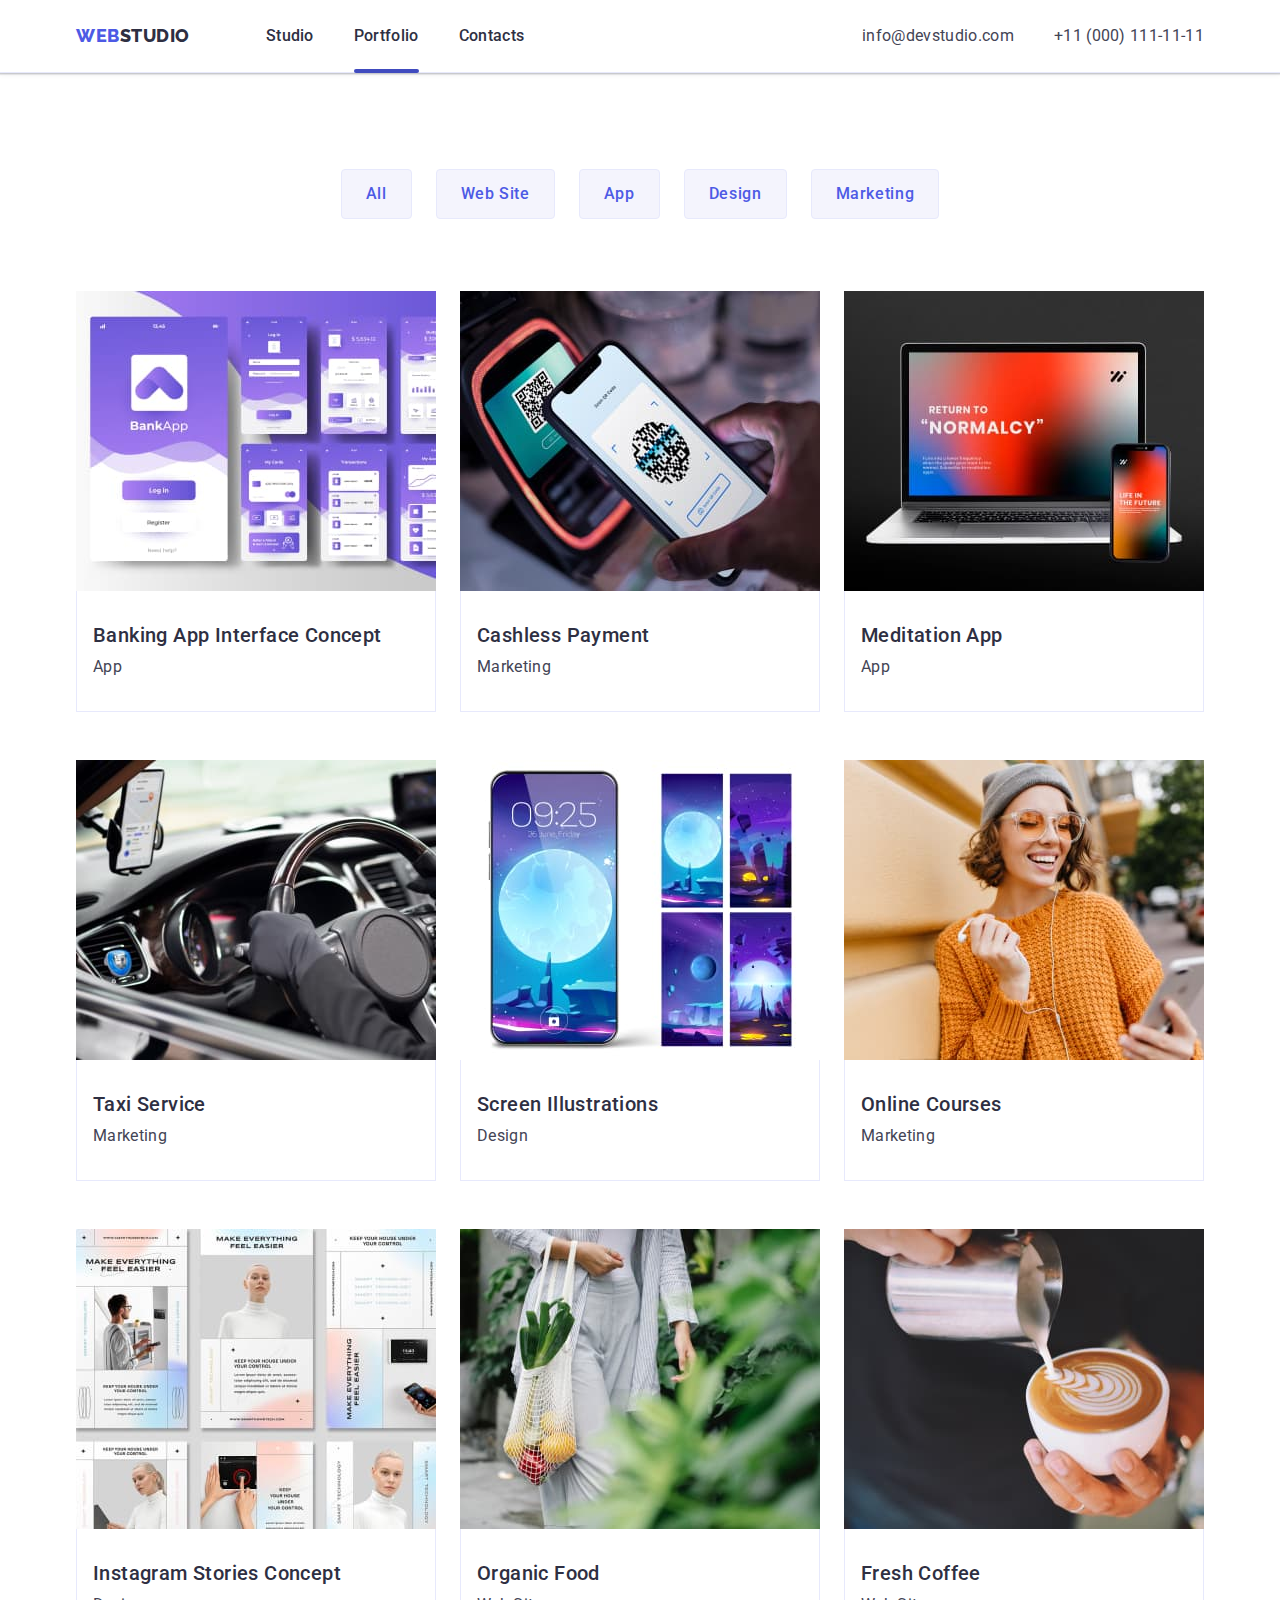
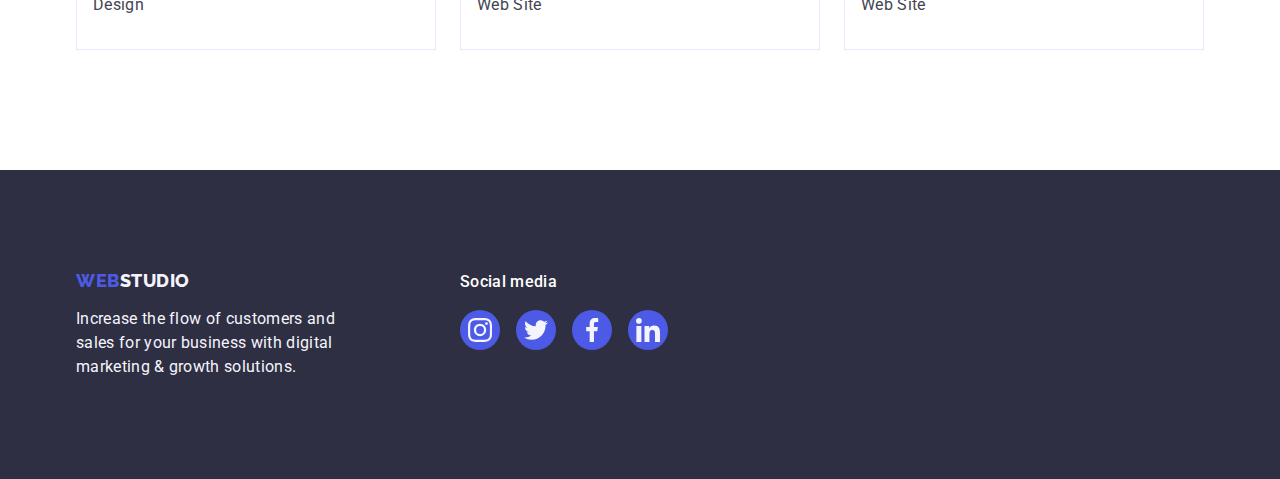
==== portfolio.html @ 00e78768 "Initial commit" ====
<!DOCTYPE html>
<html lang="en">
  <head>
    <meta charset="UTF-8" />
    <meta http-equiv="X-UA-Compatible" content="IE=edge" />
    <meta name="viewport" content="width=device-width, initial-scale=1.0" />

    <!-- Normalize -->
    <link
      href="https://cdn.jsdelivr.net/npm/modern-normalize@1.1.0/modern-normalize.min.css"
      rel="stylesheet"
    />
    <link rel="stylesheet" href="./css/styles.css" />

    <!-- Fonts -->
    <link rel="preconnect" href="https://fonts.googleapis.com" />
    <link rel="preconnect" href="https://fonts.gstatic.com" crossorigin />
    <link
      href="https://fonts.googleapis.com/css2?family=Raleway:wght@800&family=Roboto:wght@400;500;700;900&display=swap"
      rel="stylesheet"
    />

    <title>Portfolio</title>
  </head>
  <body>
    
    <!-- Header -->
    <header class="header">
      <div class="header-container container">
        <nav class="nav-container">
          <a class="logo link" href="./index.html">
            Web<span class="web">Studio</span>
          </a>
          <ul class="list nav-list">
            <li>
              <a class="header-nav-link link" href="./index.html"
                >Studio</a
              >
            </li>
            <li>
              <a class="header-nav-link link current-page" href="./portfolio.html"
                >Portfolio</a
              >
            </li>
            <li><a class="header-nav-link link" href="">Contacts</a></li>
          </ul>
        </nav>
        <address class="address">
          <ul class="list list-contacts">
            <li>
              <a class="contact link" href="info@devstudio.com"
                >info@devstudio.com</a
              >
            </li>
            <li>
              <a class="contact link" href="tel:+110001111111"
                >+11 (000) 111-11-11</a
              >
            </li>
          </ul>
        </address>
      </div>
    </header>

    <!-- Main -->
    <main>
      <section class="portfolio-section">
        <div class="container">
          <h1 class="hide-gallery">Gallery</h1>
          <ul class="list filters-list">
            <li><button class="button-portfolio" type="button">All</button></li>
            <li>
              <button class="button-portfolio" type="button">Web Site</button>
            </li>
            <li><button class="button-portfolio" type="button">App</button></li>
            <li>
              <button class="button-portfolio" type="button">Design</button>
            </li>
            <li>
              <button class="button-portfolio" type="button">Marketing</button>
            </li>
          </ul>

          <!-- Portfolio elements -->
          <ul class="portfolio-list list">
            <li class="portfolio-card">
              <a class="link portfolio-link" href="">
                <div class="portfolio-img-wrapper">
                  <img
                  src="./images/portfoliopic/bankapp.jpg"
                  width="360"
                  height="300"
                  alt="i1"
                />
                 <p class="portfolio-overlay-text">
                    14 Stylish and User-Friendly App Design Concepts · Task Manager App · Calorie
                    Tracker App · Exotic Fruit Ecommerce App · Cloud Storage App
                  </p>
                </div>
                <div class="portfolio-desc">
                  <h2 class="gallery-header">Banking App Interface Concept</h2>
                  <p class="gallery-paragraph">App</p>
                </div>
              </a>
            </li>
            <li class="portfolio-card">
              <a class="link portfolio-link" href="">
                <div class="portfolio-img-wrapper">
                  <img
                  src="./images/portfoliopic/cashless.jpg"
                  width="360"
                  height="300"
                  alt="i2"
                />
                <p class="portfolio-overlay-text">
                    14 Stylish and User-Friendly App Design Concepts · Task Manager App · Calorie
                    Tracker App · Exotic Fruit Ecommerce App · Cloud Storage App
                  </p>
                </div>
                <div class="portfolio-desc">
                  <h2 class="gallery-header">Cashless Payment</h2>
                  <p class="gallery-paragraph">Marketing</p>
                </div>
              </a>
            </li>
            <li class="portfolio-card">
              <a class="link portfolio-link" href="">
                <div class="portfolio-img-wrapper">
                  <img
                  src="./images/portfoliopic/maditation.jpg"
                  width="360"
                  height="300"
                  alt="i3"
                />
                <p class="portfolio-overlay-text">
                    14 Stylish and User-Friendly App Design Concepts · Task Manager App · Calorie
                    Tracker App · Exotic Fruit Ecommerce App · Cloud Storage App
                  </p>
                </div>
                <div class="portfolio-desc">
                  <h2 class="gallery-header">Meditation App</h2>
                  <p class="gallery-paragraph">App</p>
                </div>
              </a>
            </li>
            <li class="portfolio-card">
              <a class="link portfolio-link" href="">
                <div class="portfolio-img-wrapper">
                  <img
                  src="./images/portfoliopic/taxi.jpg"
                  width="360"
                  height="300"
                  alt="i4"
                />
                <p class="portfolio-overlay-text">
                    14 Stylish and User-Friendly App Design Concepts · Task Manager App · Calorie
                    Tracker App · Exotic Fruit Ecommerce App · Cloud Storage App
                  </p>
                </div>
                <div class="portfolio-desc">
                  <h2 class="gallery-header">Taxi Service</h2>
                  <p class="gallery-paragraph">Marketing</p>
                </div>
              </a>
            </li>
            <li class="portfolio-card">
              <a class="link portfolio-link" href="">
                <div class="portfolio-img-wrapper">
                  <img
                  src="./images/portfoliopic/Screen.jpg"
                  width="360"
                  height="300"
                  alt="i5"
                />
                <p class="portfolio-overlay-text">
                    14 Stylish and User-Friendly App Design Concepts · Task Manager App · Calorie
                    Tracker App · Exotic Fruit Ecommerce App · Cloud Storage App
                  </p>
                </div>
                <div class="portfolio-desc">
                  <h2 class="gallery-header">Screen Illustrations</h2>
                  <p class="gallery-paragraph">Design</p>
                </div>
              </a>
            </li>
            <li class="portfolio-card">
              <a class="link portfolio-link" href="">
                <div class="portfolio-img-wrapper">
                  <img
                  src="./images/portfoliopic/onlinecourses.jpg"
                  width="360"
                  height="300"
                  alt="i6"
                />
                <p class="portfolio-overlay-text">
                    14 Stylish and User-Friendly App Design Concepts · Task Manager App · Calorie
                    Tracker App · Exotic Fruit Ecommerce App · Cloud Storage App
                  </p>
                </div>
                <div class="portfolio-desc">
                  <h2 class="gallery-header">Online Courses</h2>
                  <p class="gallery-paragraph">Marketing</p>
                </div>
              </a>
            </li>
            <li class="portfolio-card">
              <a class="link portfolio-link" href="">
                <div class="portfolio-img-wrapper">
                  <img
                  src="./images/portfoliopic/instagram.jpg"
                  width="360"
                  height="300"
                  alt="i7"
                />
                <p class="portfolio-overlay-text">
                    14 Stylish and User-Friendly App Design Concepts · Task Manager App · Calorie
                    Tracker App · Exotic Fruit Ecommerce App · Cloud Storage App
                  </p>
                </div>
                <div class="portfolio-desc">
                  <h2 class="gallery-header">Instagram Stories Concept</h2>
                  <p class="gallery-paragraph">Design</p>
                </div>
              </a>
            </li>
            <li class="portfolio-card">
              <a class="link portfolio-link" href="">
                <div class="portfolio-img-wrapper">
                  <img
                  src="./images/portfoliopic/organic.jpg"
                  width="360"
                  height="300"
                  alt="i8"
                />
                <p class="portfolio-overlay-text">
                    14 Stylish and User-Friendly App Design Concepts · Task Manager App · Calorie
                    Tracker App · Exotic Fruit Ecommerce App · Cloud Storage App
                  </p>
                </div>
                <div class="portfolio-desc">
                  <h2 class="gallery-header">Organic Food</h2>
                  <p class="gallery-paragraph">Web Site</p>
                </div>
              </a>
            </li>
            <li class="portfolio-card">
              <a class="link portfolio-link" href="">
                <div class="portfolio-img-wrapper">
                   <img
                  src="./images/portfoliopic/freshcoffee.jpg"
                  width="360"
                  height="300"
                  alt="i9"
                />
                <p class="portfolio-overlay-text">
                    14 Stylish and User-Friendly App Design Concepts · Task Manager App · Calorie
                    Tracker App · Exotic Fruit Ecommerce App · Cloud Storage App
                  </p>
                </div>
                <div class="portfolio-desc">
                  <h2 class="gallery-header">Fresh Coffee</h2>
                  <p class="gallery-paragraph">Web Site</p>
                </div>
              </a>
            </li>
          </ul>
        </div>
      </section>
    </main>

     <!-- Footer -->
    <footer class="footer">
      <div class="container foo-container">
        <div class="footer-container">
          <a class="link logo footer-link" href="./index.html">
            Web<span class="web-footer">Studio</span>
          </a>
          <p class="footer-text">
            Increase the flow of customers and sales for your business with
            digital marketing & growth solutions.
          </p>
        </div>
        <div class="social-media">
          <p class="sub-title-footer">Social media</p>
          <ul class="icon-card icon-card-footer">
            <li class="footer-list">
              <a class="icon-footer-background" href="#">
                <svg class="icon-color" width="24" height="24">
                  <use href="./images/icons.svg#icon-instagram"></use>
                </svg>
              </a>
            </li>
            <li class="footer-list">
              <a class="icon-footer-background" href="#">
                <svg class="icon-color" width="24" height="24">
                  <use href="./images/icons.svg#icon-twitter"></use>
                </svg>
              </a>
            </li>
            <li class="footer-list">
              <a class="icon-footer-background" href="#">
                <svg class="icon-color" width="24" height="24">
                  <use href="./images/icons.svg#icon-facebook"></use>
                </svg>
              </a>
            </li>
            <li class="footer-list">
              <a class="icon-footer-background" href="#">
                <svg class="icon-color" width="24" height="24">
                  <use href="./images/icons.svg#icon-linkedin"></use>
                </svg>
              </a>
            </li>
          </ul>
        </div>
      </div>
    </footer>
  </body>
</html>
---- css/styles.css ----
:root {
  --primary-font: "Roboto";
  --aditionary-font: "Raleway";
  --color-navy-blue: #2e2f42;
  --color-iris: #4d5ae5;
  --color-ocean: #404bbf;
  --color-cloud: #f4f4fd;
  --color-slate: #434455;
  --color-white: #ffffff;
  --color-cornflower: #e7e9fc;
  --color-green: #31d0aa;
  --color-light-slate: #8e8f99;
  --color-grey: #2e2f42;
  --color-dairy: #fcfcfc;

  --grid-gap: 24px;
  --anim-duration: 250ms cubic-bezier(0.4, 0, 0.2, 1);
}

body {
  font-family: var(--primary-font), sans-serif;
  color: var(--color-slate);
  background-color: var(--color-white);
  font-size: 16px;
  line-height: 1.5;
  letter-spacing: 0.02em;
  text-decoration: none;
}

h1,
h2,
h3,
h4,
h5,
h6,
p {
  margin: 0;
}
img {
  display: block;
}

.visually-hidden {
  position: absolute;
  width: 1px;
  height: 1px;
  margin: -1px;
  border: 0;
  padding: 0;

  white-space: nowrap;
  clip-path: inset(100%);
  clip: rect(0 0 0 0);
  overflow: hidden;
}

/* Components */

.container {
  width: 1158px;
  margin-left: auto;
  margin-right: auto;
  padding-left: 15px;
  padding-right: 15px;
}

.section {
  padding: 120px 0;
}

.link {
  text-decoration: none;
}

.nav-link:hover,
.nav-link:focus,
.contacts-link:hover,
.contacts-link:focus {
  color: var(--link-hover-color);
}

.list {
  list-style: none;
  margin: 0;
  padding-left: 0;
}

.secondary-title {
  font-weight: 700;
  font-size: 36px;
  line-height: 1.11;
  letter-spacing: 0.02em;
  text-align: center;
  text-transform: capitalize;

  color: var(--dark-mode-color);

  margin-bottom: 72px;
}

.sub-title {
  font-weight: 500;
  font-size: 20px;
  line-height: 1.2;
  letter-spacing: 0.02em;

  color: var(--dark-mode-color);

  margin-bottom: 8px;
}

/* Header */
.logo {
  color: var(--color-iris);
  font-family: "Raleway", sans-serif;
  text-transform: uppercase;
  text-decoration: none;
  font-weight: 800;
  font-size: 18px;
  line-height: 1.17;
  letter-spacing: 0.03em;
  margin-right: 76px;
}
.web {
  color: var(--color-navy-blue);
}
.list {
  list-style: none;
}
.nav-list {
  display: flex;
  gap: 40px;
}

.header-container {
  display: flex;
  align-items: center;
  margin-left: auto;
}
.list-contacts {
  display: flex;
  gap: 40px;
}
.nav-container {
  display: flex;
  align-items: center;
}

.header-logo {
  margin-right: 76px;
}

.header-nav-link {
  position: relative;
  font-family: var(--primary-font), sans-serif;
  font-weight: 500;
  font-size: 16px;
  line-height: 1.5;
  letter-spacing: 0.02em;
  display: block;
  padding: 24px 0;
  color: var(--color-navy-blue);
  transition: color var(--anim-duration);
}
.header-nav-link:hover,
.header-nav-link:focus {
  color: var(--color-ocean);
}

.current-page::after {
  position: absolute;
  bottom: 0;
  display: block;
  content: "";
  bottom: -1px;
  width: 100%;
  height: 4px;
  background-color: var(--color-ocean);
  border-radius: 2px;
}

.link {
  text-decoration: none;
  display: block;
}
a {
  font-style: normal;
}
.header {
  background-color: var(--color-white);
  border-bottom: 1px solid var(--color-cornflower);
  box-shadow: 0px 2px 1px rgba(46, 47, 66, 0.08),
    0px 1px 1px rgba(46, 47, 66, 0.16), 0px 1px 6px rgba(46, 47, 66, 0.08);
}

.address {
  font-style: normal;
  margin-left: auto;
}
.list-contacts {
  font-family: "Roboto";
  font-style: normal;
  font-weight: 400;
  font-size: 16px;
  line-height: 24px;
  letter-spacing: 0.02em;
  color: var(--color-slate);
  list-style: none;
  display: flex;
  gap: 40px;
}
.contact {
  color: var(--color-slate);
  font-weight: 400;
  font-size: 16px;
  line-height: 1.5;
  letter-spacing: 0.02em;
  font-style: normal;
  margin-left: auto;
  transition: color var(--anim-duration);
}

.contact:hover,
.contact:focus {
  color: var(--color-ocean);
}

/* Portfolio */
.portfolio-link {
  transition: box-shadow 250ms cubic-bezier(0.4, 0, 0.2, 1);
}
.portfolio-link:hover,
.portfolio-link:focus {
  box-shadow: 0px 1px 6px rgba(46, 47, 66, 0.08),
    0px 1px 1px rgba(46, 47, 66, 0.16), 0px 2px 1px rgba(46, 47, 66, 0.08);
}
/* Menu */

.filters-list {
  display: flex;
  gap: 24px;
  justify-content: center;
  margin-bottom: 72px;
}

.buttonns-list {
  display: flex;
  justify-content: center;
  gap: var(--grid-gap);
  margin-bottom: 72px;
}

.button-portfolio {
  font-family: "Roboto", sans-serif;
  font-weight: 500;
  font-size: 16px;
  line-height: 1.5;
  text-align: center;
  letter-spacing: 0.04em;
  color: var(--color-iris);
  background: var(--color-cloud);
  border-radius: 4px;
  cursor: pointer;
  padding: 12px 24px;
  border: 1px solid var(--color-cornflower);
  border-radius: 4px;
  transition: color 250ms cubic-bezier(0.4, 0, 0.2, 1),
    background-color 250ms cubic-bezier(0.4, 0, 0.2, 1),
    border-color 250ms cubic-bezier(0.4, 0, 0.2, 1),
    box-shadow 250ms cubic-bezier(0.4, 0, 0.2, 1);
}
.button-portfolio:hover,
.button-portfolio:focus {
  background-color: var(--color-ocean);
  color: var(--color-white);
  box-shadow: 0px 3px 1px rgba(0, 0, 0, 0.1), 0px 2px 1px rgba(0, 0, 0, 0.08),
    0px 2px 2px rgba(0, 0, 0, 0.12);
  border: 1px solid transparent;
  border-radius: 4px;
}

.hide-gallery {
  visibility: hidden;
  border: 0;
  clip: rect(1px, 1px, 1px, 1px);
  -webkit-clip-path: inset(50%);
  clip-path: inset(50%);
  height: 1px;
  margin: -1px;
  overflow: hidden;
  padding: 0;
  position: absolute;
  width: 1px;
}

.portfolio-overlay-text {
  position: absolute;
  top: 0;
  left: 0;
  overflow-y: auto;
  display: flex;
  width: 100%;
  height: 100%;
  padding: 40px 32px;
  color: var(--color-cloud);
  background-color: var(--color-iris);
  transform: translateY(100%);
  transition: transform var(--anim-duration);
}

.portfolio-link:hover .portfolio-overlay-text,
.portfolio-link:focus .portfolio-overlay-text {
  transform: translateY(0);
}
.portfolio-list {
  display: flex;
  flex-wrap: wrap;
  row-gap: calc(2 * var(--grid-gap));
  column-gap: var(--grid-gap);
}
.portfolio-card {
  width: calc((100% - 2 * var(--grid-gap)) / 3);
}

.portfolio-desc {
  padding: 32px 16px;
  border: 1px solid var(--color-cornflower);
  border-top: none;
}

.portfolio-img-wrapper {
  overflow: hidden;
  position: relative;
}

.gallery-header {
  color: var(--color-navy-blue);
  font-weight: 500;
  font-size: 20px;
  line-height: 1.2;
  letter-spacing: 0.02em;
  margin-bottom: 8px;
}
.gallery-paragraph {
  font-size: 16px;
  line-height: 1.5;
  letter-spacing: 0.02em;
  color: var(--color-slate);
}

.portfolio-section {
  padding: 96px 0 120px;
}

/* Footer */
.footer {
  background-color: var(--color-navy-blue);
  padding: 100px 0;
}
.footer-link {
  display: inline-block;
  margin-bottom: 16px;
}

.web-footer {
  color: var(--color-cloud);
}
.foo-container {
  display: flex;
  align-items: baseline;
}
.footer-text {
  width: 264px;
  color: var(--color-cloud);
  line-height: 24px;
  letter-spacing: 0.02em;
  max-width: 264px;
}

.footer-container {
  align-items: baseline;
  margin-right: 120px;
}

.social-media {
  align-items: start;
}

.sub-title-footer {
  font-weight: 500;
  font-size: 16px;
  line-height: 1.5;
  letter-spacing: 0.02em;
  color: var(--color-white);
  margin-bottom: 16px;
}

ul.icon-card-footer {
  gap: 16px;
}
.icon-footer-background {
  background-color: var(--color-iris);
  border-radius: 50%;
  width: 40px;
  height: 40px;
  display: flex;
  align-items: center;
  justify-content: center;

  transition: background-color var(--anim-duration);
}

.icon-footer-background:hover,
.icon-footer-background:focus {
  background-color: var(--color-green);
  color: var(--color-green);
}
.icon-footer-color {
  fill: var(--color-cloud);
}

/* Modal */

.is-hidden {
  visibility: hidden;
  opacity: 0;
  pointer-events: none;
  scale: 0;
}

.backdrop {
  position: fixed;
  z-index: 100;
  top: 0;
  left: 0;
  width: 100%;
  height: 100%;

  background: rgba(46, 47, 66, 0.4);

  transition: opacity 250ms cubic-bezier(0.4, 0, 0.2, 1),
    visibility 250ms cubic-bezier(0.4, 0, 0.2, 1);
}

.modal {
  position: absolute;
  top: 50%;
  left: 50%;
  transform: translate(-50%, -50%);
  width: 408px;
  height: 620px;
  min-height: 576px;
  background-color: var(--color-dairy);
  padding: 24px;
  border-radius: 4px;
  box-shadow: 0px 1px 1px rgba(0, 0, 0, 0.14), 0px 1px 3px rgba(0, 0, 0, 0.12),
    0px 2px 1px rgba(0, 0, 0, 0.2);
  transition: transform 250ms cubic-bezier(0.4, 0, 0.2, 1);
}

.modal-close-btn {
  position: absolute;
  top: 24px;
  right: 24px;
  width: 24px;
  height: 24px;
  padding: 0;
  display: flex;
  align-items: center;
  justify-content: center;
  background: var(--color-cornflower);
  border: 1px solid rgba(0, 0, 0, 0.1);
  border-radius: 50%;
  cursor: pointer;

  transition: background-color 250ms cubic-bezier(0.4, 0, 0.2, 1),
    border 250ms cubic-bezier(0.4, 0, 0.2, 1);
}

.modal-close-btn:hover,
.modal-close-btn:focus {
  background-color: #404bbf;
  border: none;
  fill: #ffffff;
}
.modal-close-btn:hover .modal-close-img,
.modal-close-btn:focus .modal-close-img {
  color: #ffffff;
  background-color: #404bbf;
  border: none;
  fill: #ffffff
}
.modal-close-img {
  fill: var(--color-navy-blue);
  transition: fill 250ms cubic-bezier(0.4, 0, 0.2, 1);
}

.modal-close-btn:hover .modal-close-img {
  fill: currentColor;
}

/* Index html styles */

/* Hero section */
.hero-section {
  background-image: linear-gradient(
      rgba(46, 47, 66, 0.7),
      rgba(46, 47, 66, 0.7)
    ),
    url(../images/people-office.jpg);
  max-width: 1440px;
  height: 600px;
  margin: 0 auto;
  background-repeat: no-repeat;
  background-position: center;
  background-size: cover;
  background-color: var(--color-navy-blue);
}

.hero-section {
  padding: 188px 0;
}

.hero-title {
  font-weight: 700;
  font-size: 56px;
  line-height: 1.07;
  text-align: center;
  letter-spacing: 0.02em;
  color: var(--color-white);
  text-align: center;
  max-width: 496px;
  margin: 0 auto;
}
.order-button {
  background-color: var(--color-iris);
  font-family: "Roboto", sans-serif;
  font-weight: 500;
  font-size: 16px;
  line-height: 1.5;
  letter-spacing: 0.04em;
  color: var(--color-white);
  cursor: pointer;
  display: block;
  min-width: 169px;
  height: 56px;
  box-shadow: 0px 4px 4px rgba(0, 0, 0, 0.15);
  border: none;
  border-radius: 4px;
  padding: 16px 32px;
  margin: 48px auto 0 auto;

  transition: background-color var(--anim-duration);
}
.order-button:hover,
.order-button:focus {
  background-color: var(--color-ocean);
}

/* Advantages Section */
.advantages-title {
  visibility: hidden;
}
.advantages-caption {
  font-weight: 500;
  font-size: 20px;
  line-height: 1.2;
  letter-spacing: 0.02em;
  color: var(--color-navy-blue);
  margin-bottom: 8px;
}
.advantages-text {
  font-size: 16px;
  margin-bottom: 8px;
}

.advantages-section {
  padding: 120px 0;
}

.advantages-list-container {
  display: flex;
  gap: 24px;
}

.advantages-item-container {
  width: calc((100% - var(--grid-gap) * 3) / 4);
}

.advantages-desc {
  font-family: inherit;
}

.icon-advantages-background {
  background-color: var(--color-cloud);
  border-radius: 4px;
  display: flex;
  justify-content: center;
  align-items: center;
  height: 112px;
  margin-bottom: 8px;
}
.icon-advantages {
  width: 64px;
  height: 64px;
}

/* Work Section */
.work-title {
  font-size: 36px;
  font-weight: 700;
  line-height: 1.11;
  letter-spacing: 0.02em;
  text-align: center;
  text-transform: capitalize;
  color: var(--color-navy-blue);
  margin-bottom: 72px;
}

.work-section {
  padding-top: 0;
}

.work-list-container {
  display: flex;
  gap: var(--grid-gap);
}

.work-item-container {
  width: calc((100% - var(--grid-gap) * 2) / 3);
}

/* Team Section */
.team-container {
  padding: 32px 0;
}
.team-list {
  display: flex;
  gap: 24px;
  justify-content: center;
}
.team-section {
  background-color: var(--color-cloud);
  padding: 120px 0;
}
.team-title {
  font-size: 36px;
  font-weight: 700;
  line-height: 1.11;
  text-align: center;
  letter-spacing: 0.02em;
  text-transform: capitalize;
  color: var(--color-grey);
}
.team-card {
  background-color: var(--color-white);
}
.team-caption {
  font-size: 20px;
  font-weight: 500;
  letter-spacing: 0.02em;
  line-height: 1.2;
  color: var(--color-grey);
}
.team-text {
  font-size: 16px;
  color: var(--color-slate);
  line-height: 1.5;
  letter-spacing: 0.02em;
}
.our-team-list-item {
  background-color: var(--color-white);
  box-shadow: 0px 1px 6px rgba(46, 47, 66, 0.08),
    0px 1px 1px rgba(46, 47, 66, 0.16), 0px 2px 1px rgba(46, 47, 66, 0.08);
  border-radius: 4px;
  border-radius: 0px 0px 4px 4px;
}

.team-image {
  border-radius: 0px 0px 4px 4px;
}

.employees-section {
  background-color: var(--light-mode-color);
}

.employees-list {
  display: flex;
  gap: var(--grid-gap);
}

.team-card {
  background-color: var(--main-background-color);
  box-shadow: 0px 1px 6px rgba(46, 47, 66, 0.08),
    0px 1px 1px rgba(46, 47, 66, 0.16), 0px 2px 1px rgba(46, 47, 66, 0.08);
}

.team-card-thumb {
  padding: 32px 0;
  border-radius: 0px 0px 4px 4px;
  border-top-left-radius: 0px;
  border-top-right-radius: 0px;
  border-top-right-radius: 4px;
  border-bottom-left-radius: 4px;
  text-align: center;
}

.employee-name {
  text-align: center;
}

.employee-position {
  font-size: 16px;
  text-align: center;
}

.icon-card {
  list-style: none;
  display: flex;
  align-items: center;
  justify-content: center;
  gap: 24px;
  padding-left: 0;
  margin: 0;
}
.icon-team-background {
  background-color: var(--color-iris);
  border-radius: 50%;
  width: 40px;
  height: 40px;
  display: flex;
  align-items: center;
  justify-content: center;
  transition: background-color var(--anim-duration);
}
.icon-team-background:hover,
.icon-team-background:focus {
  background-color: var(--color-ocean);
}
.icon-color {
  fill: var(--color-cloud);
}

/* Customors */
.customers-section {
  padding-top: 120px;
  padding-bottom: 120px;
}

.customers-title {
  line-height: 1.1;
  color: var(--color-navy-blue);
}
.customers-list {
  display: flex;
  gap: 24px;
  width: calc((100% - 120px) / 6);
  height: 88px;
}
.icon-customers-border {
  border: 1px solid var(--color-light-slate);
  color: var(--color-light-slate);
  border-radius: 4px;
  display: flex;
  align-items: center;
  justify-content: center;
  width: 100%;
  height: 100%;

  transition: border-color var(--anim-duration), color var(--anim-duration);
}
.customer-icon {
  fill: currentColor;
  transition: var(--anim-duration);
}
.icon-customers-border:hover,
.icon-customers-border:focus {
  border-color: var(--color-ocean);
  color: var(--color-ocean);
}
.icon-customers-border:hover .customer-icon,
.icon-customers-border:focus .customer-icon {
  fill: var(--color-ocean);
}
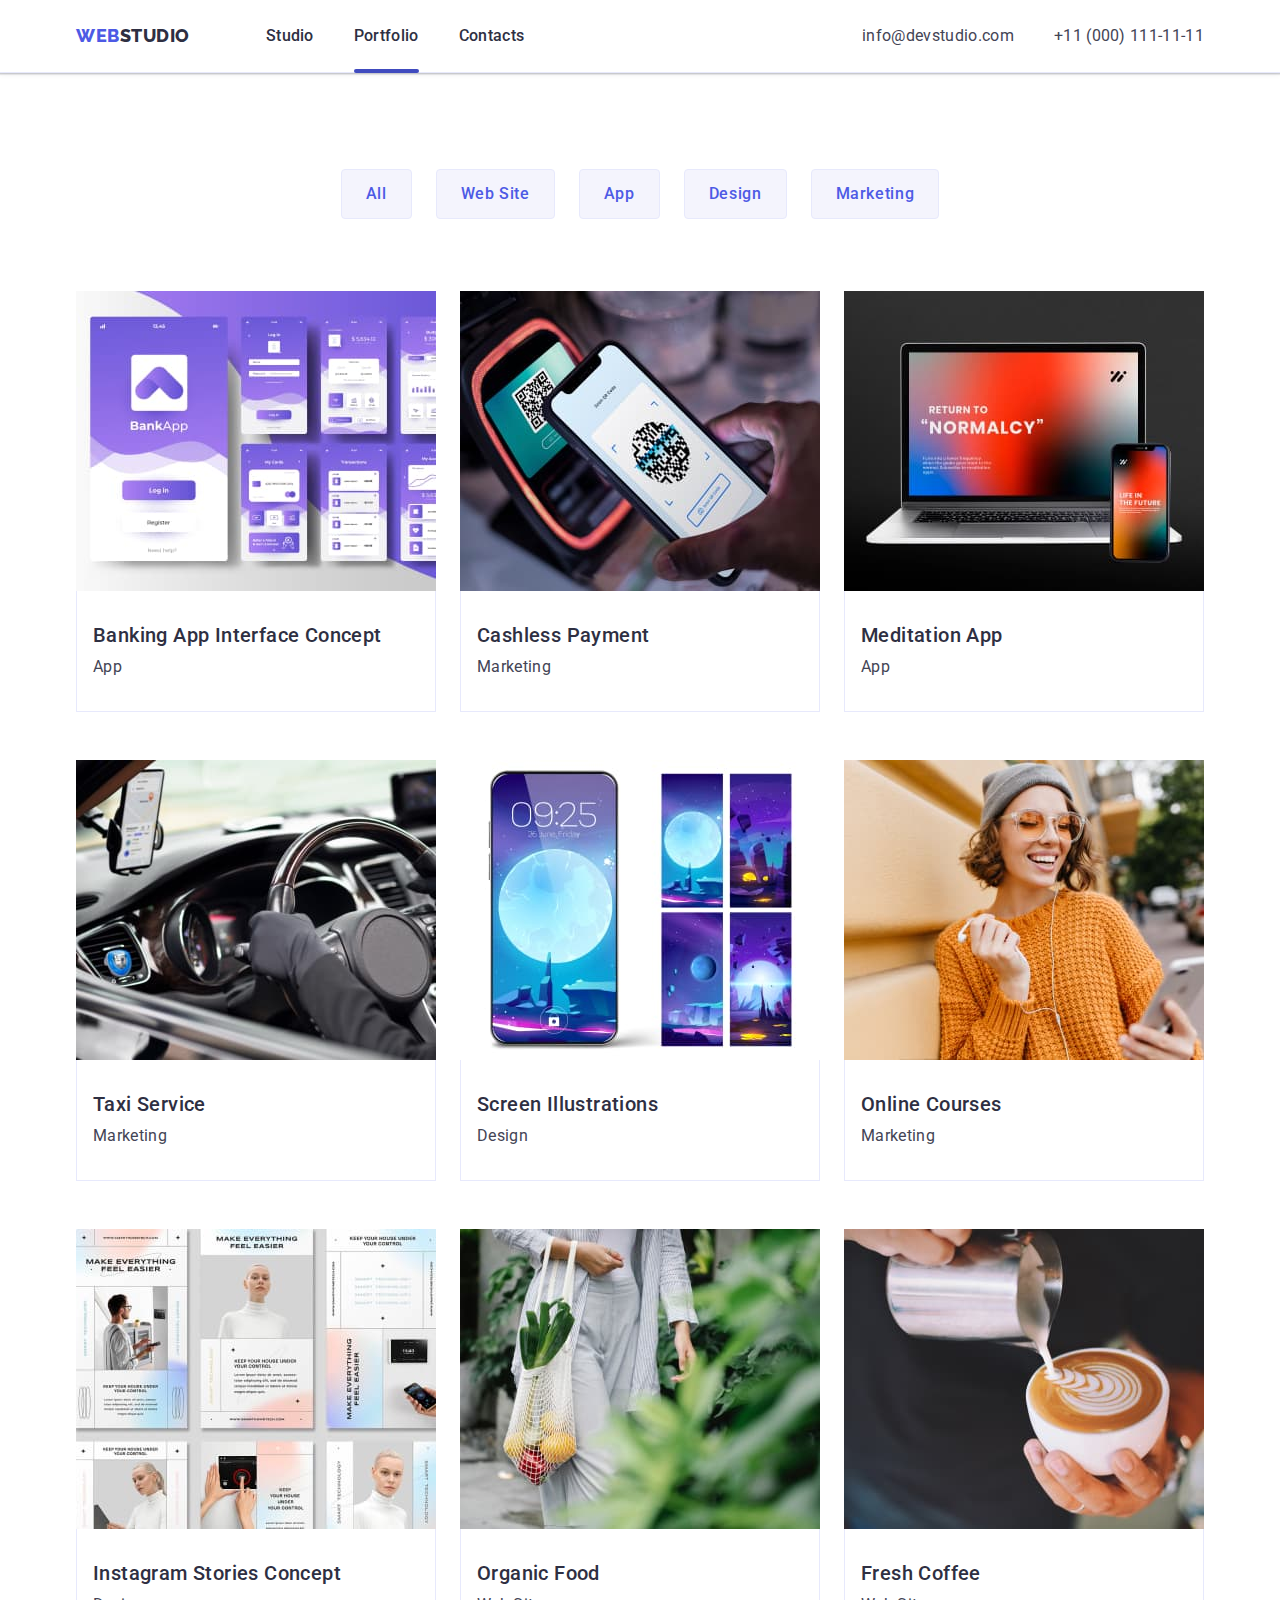
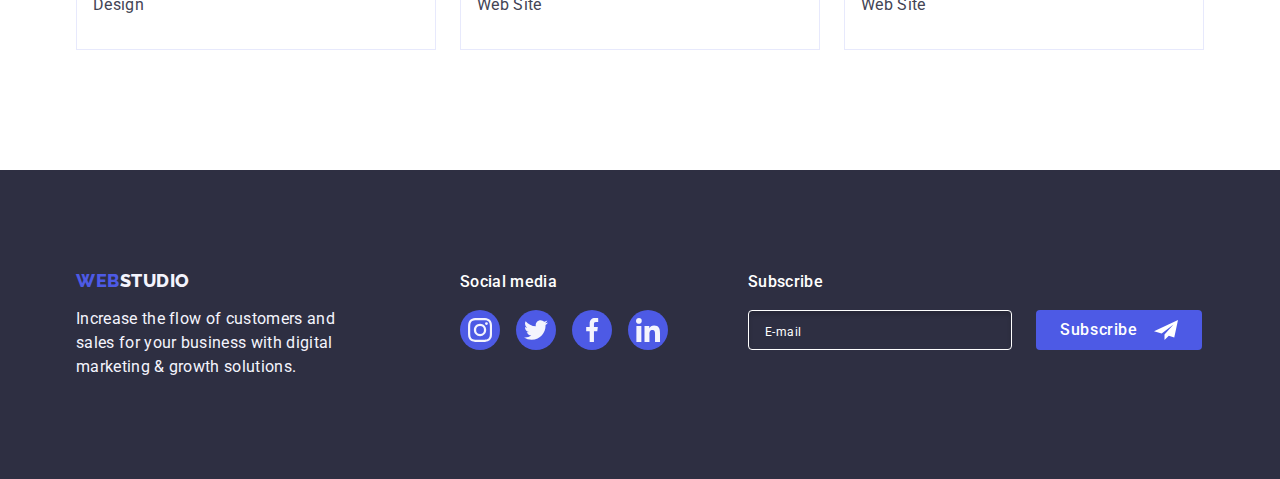
==== commit 031f710f: "cssfooterportfolio" ====
--- a/portfolio.html
+++ b/portfolio.html
@@ -313,6 +313,22 @@
             </li>
           </ul>
         </div>
+        <form class="footer-subscribe-form">
+          <div class="footer-input-wrapper">
+            <p class="sub-title-footer">Subscribe</p>
+            <input class="footer-subscribe-input" 
+                   type="email"
+                   name="email"
+                   placeholder="E-mail"
+                   aria-label="E-mail"/>
+          </div>
+          <button class="footer-subscribe-button" type="submit">
+            <span class="footer-subscribe-button-text">Subscribe</span>
+            <svg class="footer-subscribe-button-image">
+              <use href="./images/icons.svg#icon-send"></use>
+            </svg>
+          </button>
+        </form>
       </div>
     </footer>
   </body>
--- a/css/styles.css
+++ b/css/styles.css
@@ -419,6 +419,75 @@
   fill: var(--color-cloud);
 }
 
+.footer-subscribe-form {
+  display: flex;
+  align-items: flex-end;
+  gap: 24px;
+  margin-left: 80px;
+}
+
+ .footer-subscribe-wrapper {
+  margin-left: 80px;
+ }
+
+ .footer-input-wrapper {
+  display: flex;
+  flex-direction: column;
+ }
+
+ .footer-subscribe-input {
+   background-color: transparent;
+    border: 1px solid #ffffff;
+    box-shadow: inset 0px 4px 4px rgba(0, 0, 0, 0.15);
+    border-radius: 4px;
+    padding: 8px 0 8px 16px;
+    color: #ffffff;
+    font-weight: 400;
+    font-size: 16px;
+    line-height: 1.5;
+    width: 264px;
+    height: 40px;
+ }
+
+ .footer-subscribe-input:focus {
+    outline: none;
+}
+
+.footer-subscribe-input::placeholder{
+    color: #ffffff;
+    font-size: 12px;
+    line-height: 2;
+    letter-spacing: 0.04em;
+}
+
+.footer-subscribe-button {
+    padding: 8px 24px;
+    display: flex;
+    background-color:var(--color-iris);
+    border: none;
+    border-radius: 4px;
+    transition: background-color var(--anim-duration);
+}
+.footer-subscribe-button:hover {
+    background-color:var(--color-ocean);
+}
+
+.footer-subscribe-button-text {
+    margin-right: 16px;
+    font-size: 16px;
+    line-height: 24px;
+    font-weight: 500;
+    letter-spacing: 0.04em;
+    color: #ffffff;
+}
+
+.footer-subscribe-button-image {
+    width: 24px;
+    height: 24px;
+    fill: #ffffff;
+
+}
+
 /* Modal */
 
 .is-hidden {
